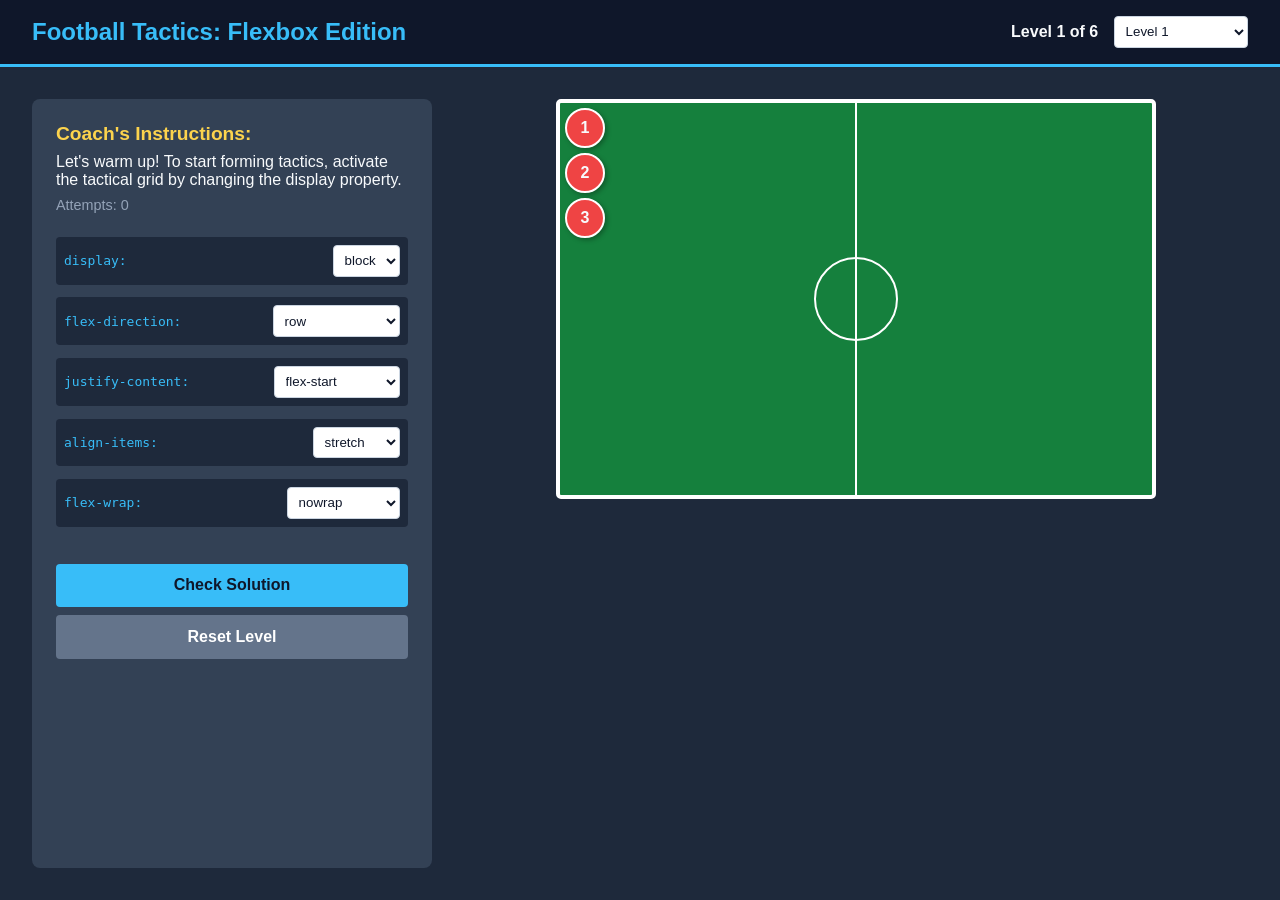
==== index.html @ 70aab58d "Add files via upload" ====
<!DOCTYPE html>
<html lang="en">
<head>
    <meta charset="UTF-8">
    <meta name="viewport" content="width=device-width, initial-scale=1.0">
    <title>Football Tactics - Flexbox Game</title>
    <link rel="stylesheet" href="style.css">
</head>
<body>
    <header>
        <h1>Football Tactics: Flexbox Edition</h1>
        <div class="level-info">
            <span id="level-indicator">Level 1 of 6</span>
            <select id="level-selector">
                <!-- Populated by JS -->
            </select>
        </div>
    </header>

    <main class="game-wrapper">
        <!-- Sidebar Controls -->
        <aside class="controls-panel">
            <div class="instructions-card">
                <h2>Coach's Instructions:</h2>
                <p id="instruction-text">Loading...</p>
                <p class="attempts">Attempts: <span id="attempts-count">0</span></p>
            </div>

            <div class="controls-form">
                <div class="control-group">
                    <label for="display">display:</label>
                    <select id="display" class="flex-prop">
                        <option value="block">block</option>
                        <option value="flex">flex</option>
                    </select>
                </div>
                
                <div class="control-group">
                    <label for="flex-direction">flex-direction:</label>
                    <select id="flex-direction" class="flex-prop">
                        <option value="row">row</option>
                        <option value="row-reverse">row-reverse</option>
                        <option value="column">column</option>
                        <option value="column-reverse">column-reverse</option>
                    </select>
                </div>

                <div class="control-group">
                    <label for="justify-content">justify-content:</label>
                    <select id="justify-content" class="flex-prop">
                        <option value="flex-start">flex-start</option>
                        <option value="flex-end">flex-end</option>
                        <option value="center">center</option>
                        <option value="space-between">space-between</option>
                        <option value="space-around">space-around</option>
                        <option value="space-evenly">space-evenly</option>
                    </select>
                </div>

                <div class="control-group">
                    <label for="align-items">align-items:</label>
                    <select id="align-items" class="flex-prop">
                        <option value="stretch">stretch</option>
                        <option value="flex-start">flex-start</option>
                        <option value="flex-end">flex-end</option>
                        <option value="center">center</option>
                        <option value="baseline">baseline</option>
                    </select>
                </div>

                <div class="control-group">
                    <label for="flex-wrap">flex-wrap:</label>
                    <select id="flex-wrap" class="flex-prop">
                        <option value="nowrap">nowrap</option>
                        <option value="wrap">wrap</option>
                        <option value="wrap-reverse">wrap-reverse</option>
                    </select>
                </div>
            </div>

            <div class="action-buttons">
                <button id="btn-check" class="btn primary">Check Solution</button>
                <button id="btn-reset" class="btn secondary">Reset Level</button>
                <button id="btn-next" class="btn success hidden">Next Level ➔</button>
            </div>
            
            <div id="feedback-message" class="feedback"></div>
        </aside>

        <!-- Game Board -->
        <section class="pitch-wrapper">
            <div id="pitch" class="pitch">
                <!-- Players dynamically injected here -->
            </div>
        </section>
    </main>

    <script src="script.js"></script>
</body>
</html>
---- style.css ----
/* Base & Reset */
* {
    box-sizing: border-box;
    margin: 0;
    padding: 0;
}

body {
    font-family: 'Segoe UI', Tahoma, Geneva, Verdana, sans-serif;
    background-color: #1e293b;
    color: #f8fafc;
    display: flex;
    flex-direction: column;
    min-height: 100vh;
}

header {
    background-color: #0f172a;
    padding: 1rem 2rem;
    display: flex;
    justify-content: space-between;
    align-items: center;
    border-bottom: 3px solid #38bdf8;
}

h1 {
    font-size: 1.5rem;
    color: #38bdf8;
}

.level-info {
    display: flex;
    align-items: center;
    gap: 1rem;
    font-weight: bold;
}

select {
    padding: 0.4rem;
    border-radius: 4px;
    border: 1px solid #cbd5e1;
    background: #fff;
    color: #0f172a;
    font-family: inherit;
}

/* Layout Container */
.game-wrapper {
    display: flex;
    flex: 1;
    padding: 2rem;
    gap: 2rem;
    flex-direction: row;
}

/* Mobile Responsiveness */
@media (max-width: 950px) {
    .game-wrapper {
        flex-direction: column-reverse;
        align-items: center;
    }
}

/* Sidebar Controls */
.controls-panel {
    flex: 1;
    max-width: 400px;
    background-color: #334155;
    padding: 1.5rem;
    border-radius: 8px;
    display: flex;
    flex-direction: column;
    gap: 1.5rem;
}

.instructions-card h2 {
    font-size: 1.2rem;
    margin-bottom: 0.5rem;
    color: #fcd34d;
}

.attempts {
    margin-top: 0.5rem;
    font-size: 0.9rem;
    color: #94a3b8;
}

.control-group {
    display: flex;
    justify-content: space-between;
    align-items: center;
    margin-bottom: 0.8rem;
    background: #1e293b;
    padding: 0.5rem;
    border-radius: 4px;
}

.control-group label {
    font-family: monospace;
    color: #38bdf8;
}

/* Buttons */
.action-buttons {
    display: flex;
    flex-direction: column;
    gap: 0.5rem;
}

.btn {
    padding: 0.8rem;
    border: none;
    border-radius: 4px;
    font-weight: bold;
    cursor: pointer;
    transition: background 0.2s;
    font-size: 1rem;
}

.btn.primary { background-color: #38bdf8; color: #0f172a; }
.btn.primary:hover { background-color: #0ea5e9; }

.btn.secondary { background-color: #64748b; color: #fff; }
.btn.secondary:hover { background-color: #475569; }

.btn.success { background-color: #22c55e; color: #fff; }
.btn.success:hover { background-color: #16a34a; }

.hidden { display: none !important; }

/* Feedback Messages & Animations */
.feedback {
    padding: 1rem;
    border-radius: 4px;
    text-align: center;
    font-weight: bold;
    min-height: 50px;
    opacity: 0;
}

.feedback.show { opacity: 1; }
.feedback.error { background-color: #ef4444; color: white; }
.feedback.success { background-color: #22c55e; color: white; }

.shake { animation: shake 0.4s ease-in-out; }
@keyframes shake {
    0%, 100% { transform: translateX(0); }
    25% { transform: translateX(-8px); }
    75% { transform: translateX(8px); }
}

.bounce { animation: bounce 0.5s ease-out; }
@keyframes bounce {
    0%, 100% { transform: translateY(0); }
    50% { transform: translateY(-15px); }
}

/* Pitch & Players */
.pitch-wrapper {
    flex: 2;
    display: flex;
    justify-content: center;
    align-items: flex-start;
    overflow-x: auto; /* Allows scrolling on tiny mobile screens to preserve logical dimensions */
}

.pitch {
    /* Fixed Dimensions to ensure solutions remain identical across devices */
    width: 600px; 
    height: 400px;
    min-width: 600px; 
    background-color: #15803d;
    border: 4px solid white;
    border-radius: 5px;
    position: relative;
    /* Default flex settings overridden by user */
    display: block; 
}

/* Football pitch lines */
.pitch::before {
    content: "";
    position: absolute;
    top: 0; bottom: 0;
    left: 50%;
    width: 2px;
    background-color: white;
    transform: translateX(-50%);
    z-index: 0;
}

.pitch::after {
    content: "";
    position: absolute;
    top: 50%; left: 50%;
    width: 80px; height: 80px;
    border: 2px solid white;
    border-radius: 50%;
    transform: translate(-50%, -50%);
    z-index: 0;
}

.player {
    width: 40px;
    height: 40px;
    background-color: #ef4444; /* Team Red */
    border: 2px solid white;
    border-radius: 50%;
    display: flex;
    justify-content: center;
    align-items: center;
    font-weight: bold;
    z-index: 1;
    margin: 5px;
    box-shadow: 2px 2px 5px rgba(0,0,0,0.3);
}
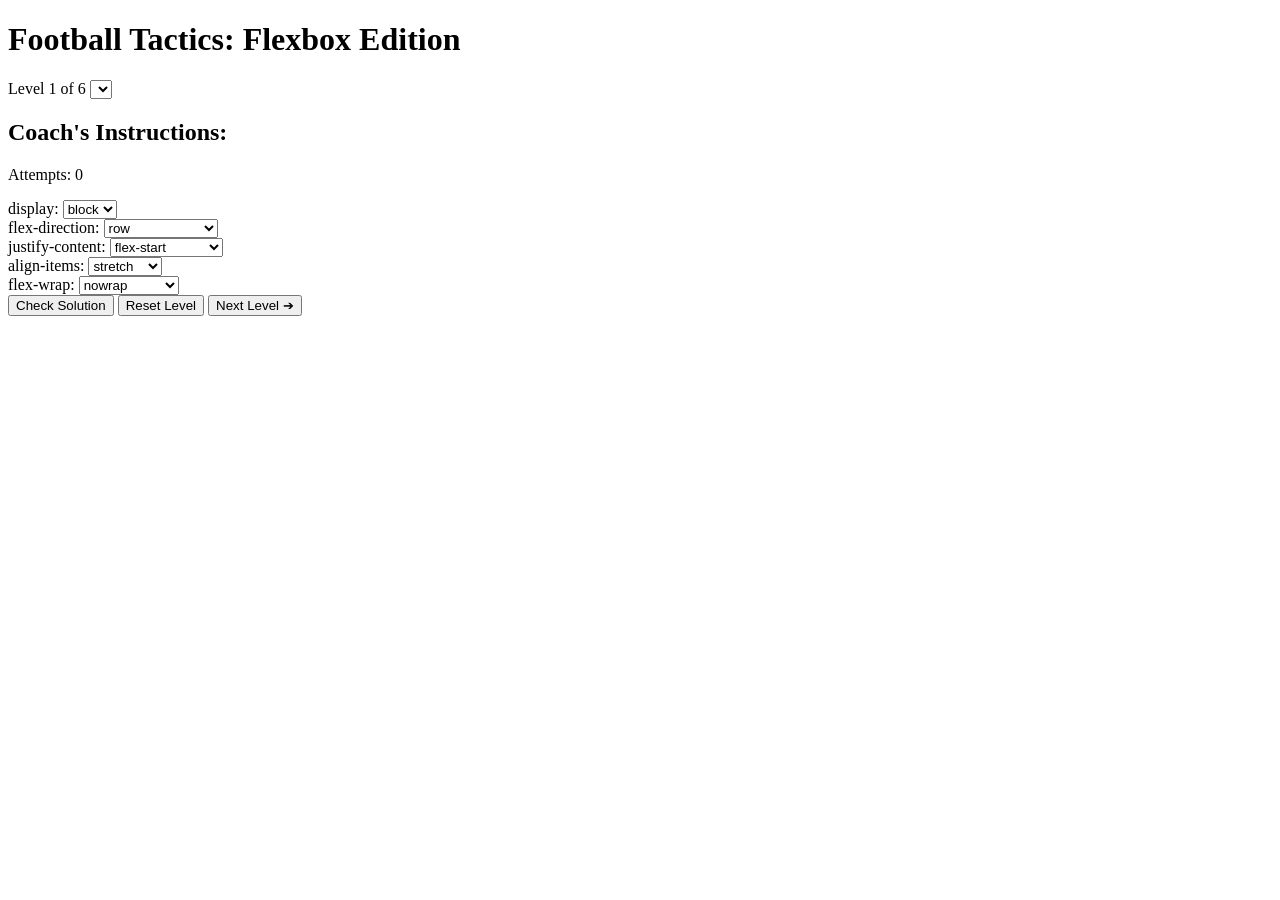
==== commit 0189368e: "Rename index (2).html to index.html" ====
--- a/index.html
+++ b/index.html
@@ -11,18 +11,15 @@
         <h1>Football Tactics: Flexbox Edition</h1>
         <div class="level-info">
             <span id="level-indicator">Level 1 of 6</span>
-            <select id="level-selector">
-                <!-- Populated by JS -->
-            </select>
+            <select id="level-selector"></select>
         </div>
     </header>
 
     <main class="game-wrapper">
-        <!-- Sidebar Controls -->
         <aside class="controls-panel">
             <div class="instructions-card">
                 <h2>Coach's Instructions:</h2>
-                <p id="instruction-text">Loading...</p>
+                <p id="instruction-text"></p>
                 <p class="attempts">Attempts: <span id="attempts-count">0</span></p>
             </div>
 
@@ -87,14 +84,11 @@
             <div id="feedback-message" class="feedback"></div>
         </aside>
 
-        <!-- Game Board -->
         <section class="pitch-wrapper">
-            <div id="pitch" class="pitch">
-                <!-- Players dynamically injected here -->
-            </div>
+            <div id="pitch" class="pitch"></div>
         </section>
     </main>
 
     <script src="script.js"></script>
 </body>
-</html>+</html>
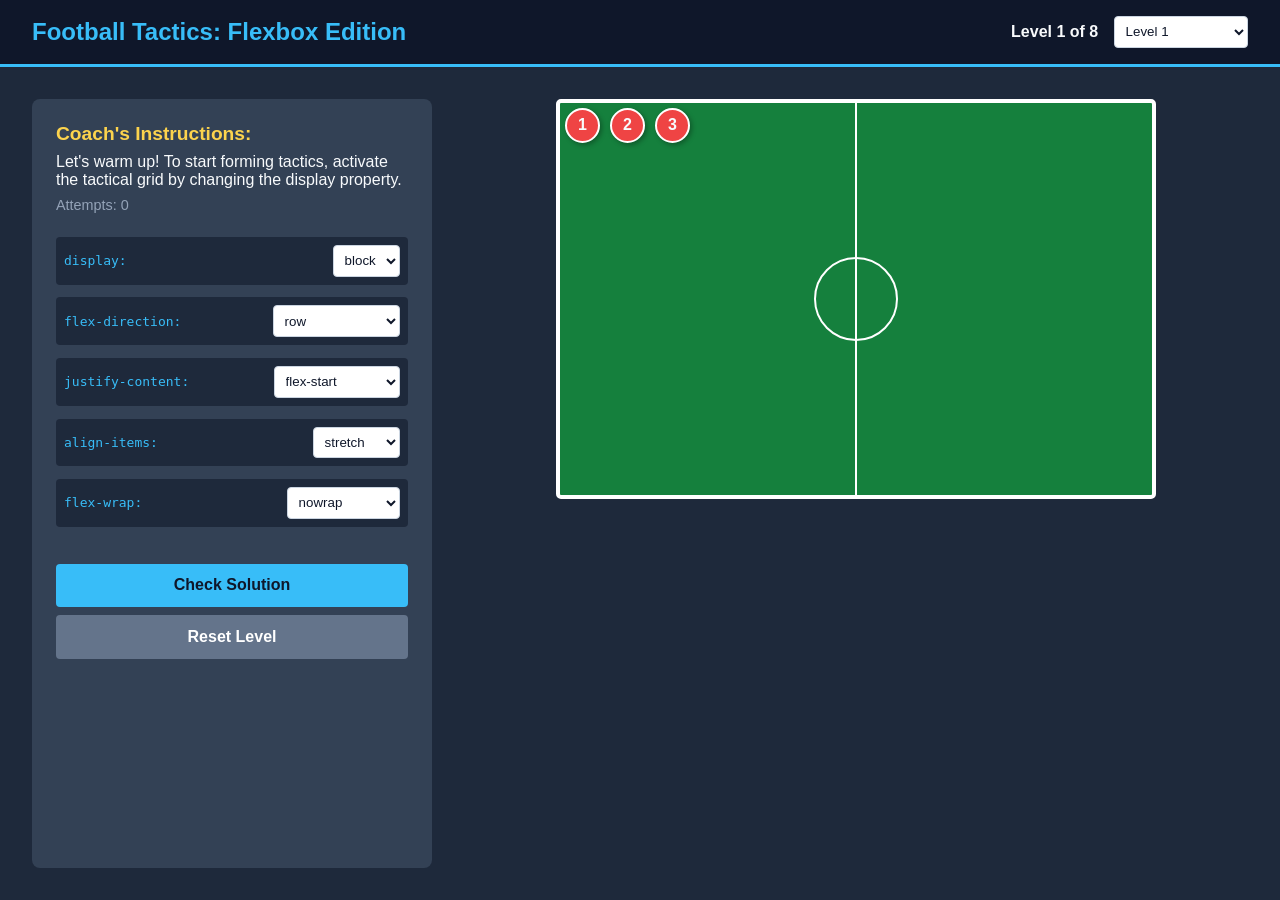
==== commit 37e94d7c: "Add files via upload" ====
--- a/index.html
+++ b/index.html
@@ -10,7 +10,7 @@
     <header>
         <h1>Football Tactics: Flexbox Edition</h1>
         <div class="level-info">
-            <span id="level-indicator">Level 1 of 6</span>
+            <span id="level-indicator">Level 1 of 8</span>
             <select id="level-selector"></select>
         </div>
     </header>
@@ -91,4 +91,4 @@
 
     <script src="script.js"></script>
 </body>
-</html>
+</html>
--- a/style.css
+++ b/style.css
@@ -0,0 +1,217 @@
+* {
+    box-sizing: border-box;
+    margin: 0;
+    padding: 0;
+}
+
+body {
+    font-family: 'Segoe UI', Tahoma, Geneva, Verdana, sans-serif;
+    background-color: #1e293b;
+    color: #f8fafc;
+    display: flex;
+    flex-direction: column;
+    min-height: 100vh;
+}
+
+header {
+    background-color: #0f172a;
+    padding: 1rem 2rem;
+    display: flex;
+    justify-content: space-between;
+    align-items: center;
+    border-bottom: 3px solid #38bdf8;
+}
+
+h1 {
+    font-size: 1.5rem;
+    color: #38bdf8;
+}
+
+.level-info {
+    display: flex;
+    align-items: center;
+    gap: 1rem;
+    font-weight: bold;
+}
+
+select {
+    padding: 0.4rem;
+    border-radius: 4px;
+    border: 1px solid #cbd5e1;
+    background: #fff;
+    color: #0f172a;
+    font-family: inherit;
+}
+
+.game-wrapper {
+    display: flex;
+    flex: 1;
+    padding: 2rem;
+    gap: 2rem;
+    flex-direction: row;
+}
+
+@media (max-width: 950px) {
+    .game-wrapper {
+        flex-direction: column-reverse;
+        align-items: center;
+    }
+}
+
+.controls-panel {
+    flex: 1;
+    width: 100%;
+    max-width: 400px;
+    background-color: #334155;
+    padding: 1.5rem;
+    border-radius: 8px;
+    display: flex;
+    flex-direction: column;
+    gap: 1.5rem;
+}
+
+.instructions-card h2 {
+    font-size: 1.2rem;
+    margin-bottom: 0.5rem;
+    color: #fcd34d;
+}
+
+.attempts {
+    margin-top: 0.5rem;
+    font-size: 0.9rem;
+    color: #94a3b8;
+}
+
+.control-group {
+    display: flex;
+    justify-content: space-between;
+    align-items: center;
+    margin-bottom: 0.8rem;
+    background: #1e293b;
+    padding: 0.5rem;
+    border-radius: 4px;
+}
+
+.control-group label {
+    font-family: monospace;
+    color: #38bdf8;
+}
+
+.action-buttons {
+    display: flex;
+    flex-direction: column;
+    gap: 0.5rem;
+}
+
+.btn {
+    padding: 0.8rem;
+    border: none;
+    border-radius: 4px;
+    font-weight: bold;
+    cursor: pointer;
+    transition: background 0.2s;
+    font-size: 1rem;
+}
+
+.btn.primary { background-color: #38bdf8; color: #0f172a; }
+.btn.primary:hover { background-color: #0ea5e9; }
+
+.btn.secondary { background-color: #64748b; color: #fff; }
+.btn.secondary:hover { background-color: #475569; }
+
+.btn.success { background-color: #22c55e; color: #fff; }
+.btn.success:hover { background-color: #16a34a; }
+
+.hidden { display: none !important; }
+
+.feedback {
+    padding: 1rem;
+    border-radius: 4px;
+    text-align: center;
+    font-weight: bold;
+    min-height: 50px;
+    opacity: 0;
+}
+
+.feedback.show { opacity: 1; }
+.feedback.error { background-color: #ef4444; color: white; }
+.feedback.success { background-color: #22c55e; color: white; }
+
+.shake { animation: shake 0.4s ease-in-out; }
+@keyframes shake {
+    0%, 100% { transform: translateX(0); }
+    25% { transform: translateX(-8px); }
+    75% { transform: translateX(8px); }
+}
+
+.bounce { animation: bounce 0.5s ease-out; }
+@keyframes bounce {
+    0%, 100% { transform: translateY(0); }
+    50% { transform: translateY(-15px); }
+}
+
+.pitch-wrapper {
+    flex: 2;
+    display: flex;
+    justify-content: center;
+    align-items: flex-start;
+    width: 100%;
+}
+
+.pitch {
+    width: 600px;
+    height: 400px;
+    flex-shrink: 0;
+    background-color: #15803d;
+    border: 4px solid white;
+    border-radius: 5px;
+    position: relative;
+    display: block;
+    overflow: hidden;
+}
+
+@media (max-width: 650px) {
+    .pitch {
+        transform: scale(0.5);
+        transform-origin: top center;
+        margin-bottom: -200px;
+    }
+}
+
+.pitch::before {
+    content: "";
+    position: absolute;
+    top: 0; bottom: 0;
+    left: 50%;
+    width: 2px;
+    background-color: white;
+    transform: translateX(-50%);
+    z-index: 0;
+}
+
+.pitch::after {
+    content: "";
+    position: absolute;
+    top: 50%; left: 50%;
+    width: 80px; height: 80px;
+    border: 2px solid white;
+    border-radius: 50%;
+    transform: translate(-50%, -50%);
+    z-index: 0;
+}
+
+.player {
+    width: 35px;
+    height: 35px;
+    background-color: #ef4444;
+    border: 2px solid white;
+    border-radius: 50%;
+    display: inline-flex;
+    justify-content: center;
+    align-items: center;
+    font-weight: bold;
+    z-index: 1;
+    margin: 5px;
+    box-shadow: 2px 2px 5px rgba(0,0,0,0.3);
+    position: relative;
+}
